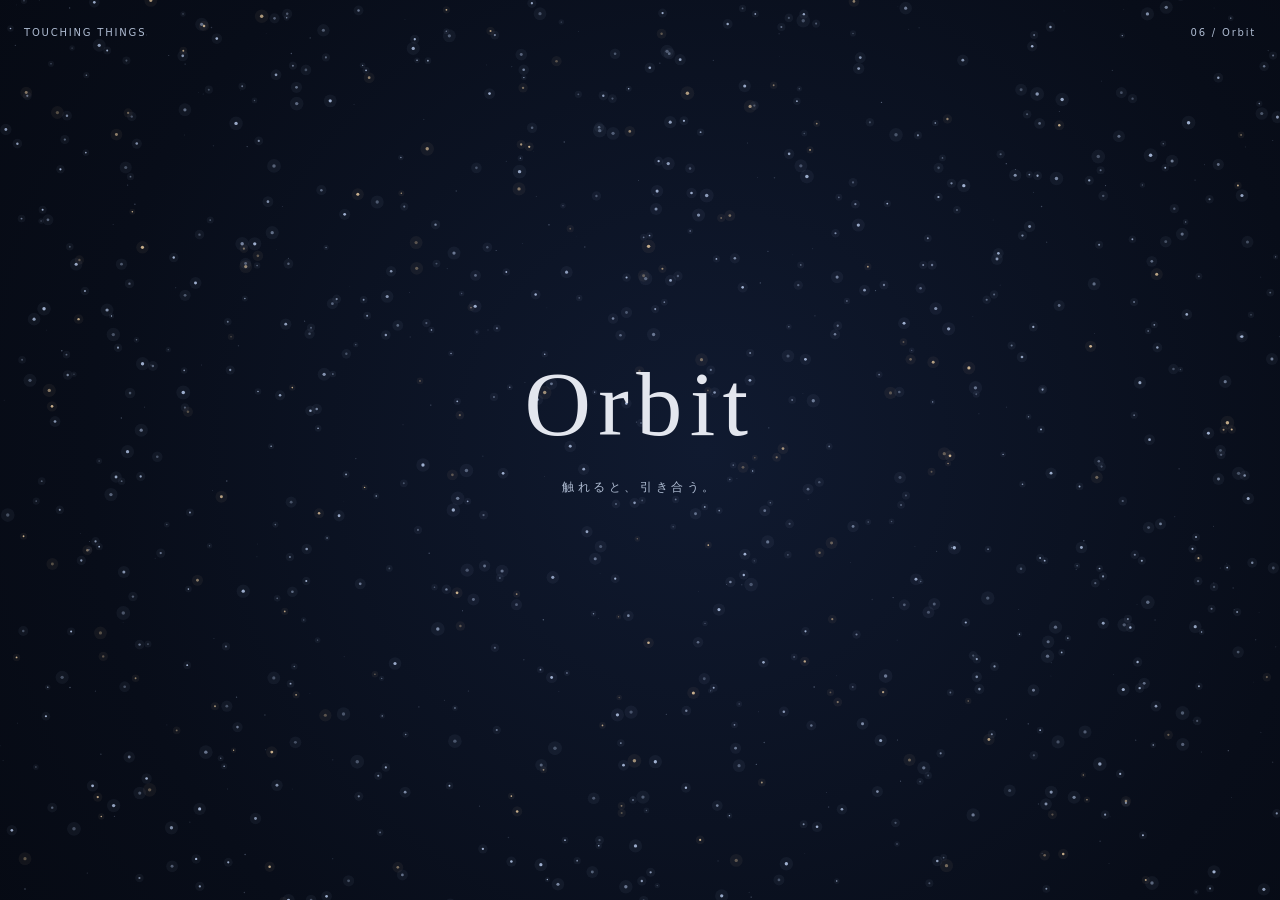
==== orbit.html @ feac1e2e "Add Orbit, touch-responsive stars and gravity" ====
<!doctype html><html lang="ja"><head><meta charset="utf-8"><meta name="viewport" content="width=device-width, initial-scale=1"><meta name="theme-color" content="#080d19"><title>Orbit — touching things</title><link rel="stylesheet" href="orbit.css"><script src="orbit.js" defer></script></head><body><main><canvas id="stars" tabindex="0" role="button" aria-label="星空。マウスを動かすと星が引き寄せられます。長押しやドラッグで強い重力。矢印キーで位置を変え、Enterまたはスペースで引き寄せます。"></canvas><header><a href="./">TOUCHING THINGS</a><span>06 / Orbit</span></header><div class="intro"><h1>Orbit</h1><p>触れると、引き合う。</p></div><noscript>JavaScriptを有効にすると星が動きます。</noscript></main></body></html>
---- orbit.css ----
:root{color-scheme:dark;font-family:Georgia,'Yu Mincho',serif;background:#080d19;color:#e3e6ee}*{box-sizing:border-box}html,body,main{margin:0;width:100%;height:100%;overflow:hidden}main{position:relative}canvas{display:block;width:100%;height:100%;touch-action:none;cursor:crosshair}canvas:focus-visible{outline:1px solid #abb9d2;outline-offset:-8px}header{position:absolute;top:max(25px,env(safe-area-inset-top));left:24px;right:24px;display:flex;justify-content:space-between;gap:16px;font:10px/1.6 system-ui,sans-serif;letter-spacing:.18em;pointer-events:none;color:#aebbd1}header a{color:inherit;text-decoration:none;pointer-events:auto}header a:hover{text-decoration:underline}.intro{position:absolute;top:39%;width:100%;text-align:center;pointer-events:none;transition:opacity 1.8s}h1{font-size:clamp(56px,8vw,92px);font-weight:400;letter-spacing:.08em;margin:0 0 22px}.intro p{font-size:12px;letter-spacing:.3em;color:#aebbd1}body.touched .intro{opacity:0}@media(prefers-reduced-motion:reduce){.intro{transition:none}}
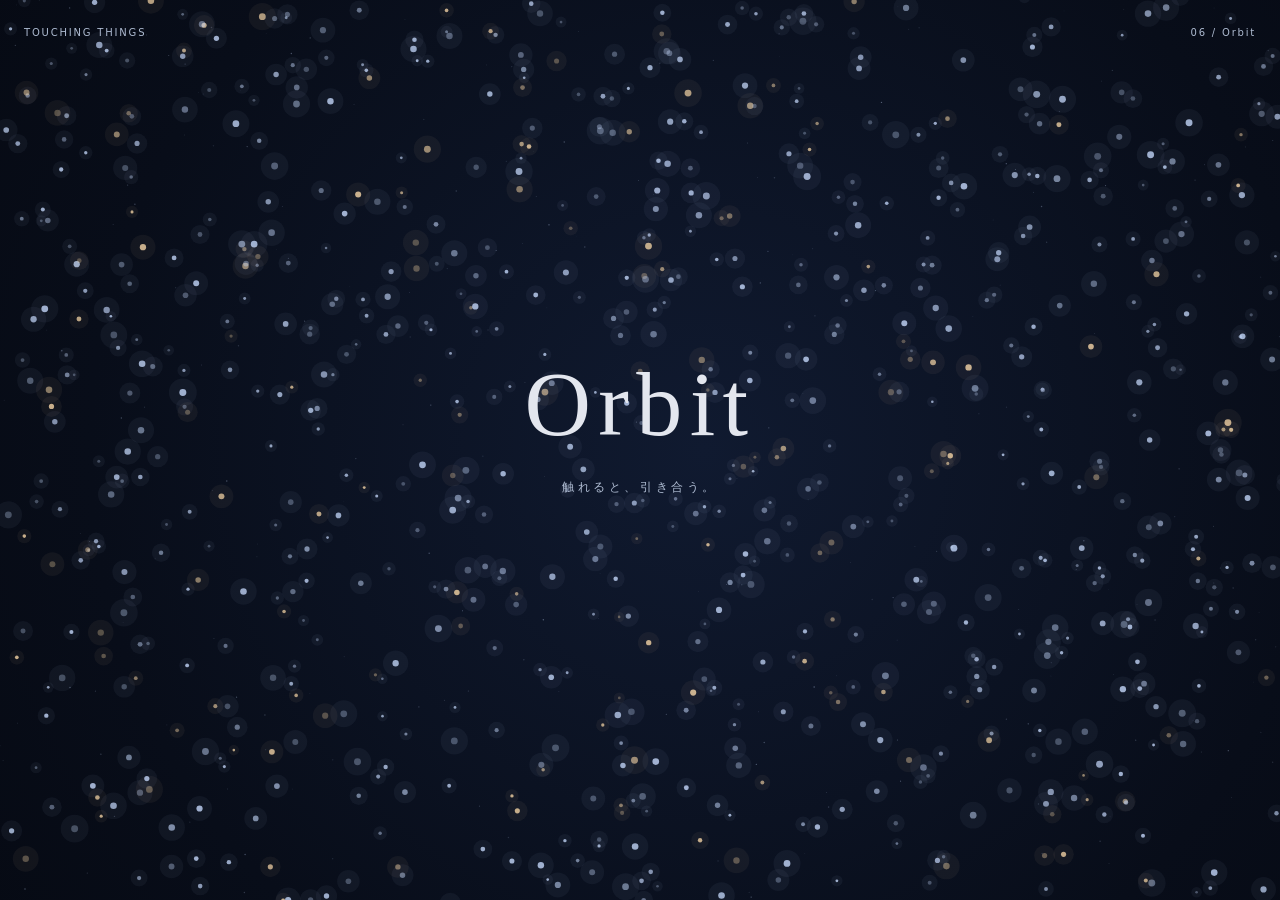
==== commit 4148c213: "Suppress selection on stars and scale desktop gravity" ====
--- a/orbit.html
+++ b/orbit.html
@@ -1 +1,2 @@
-<!doctype html><html lang="ja"><head><meta charset="utf-8"><meta name="viewport" content="width=device-width, initial-scale=1"><meta name="theme-color" content="#080d19"><title>Orbit — touching things</title><link rel="stylesheet" href="orbit.css"><script src="orbit.js" defer></script></head><body><main><canvas id="stars" tabindex="0" role="button" aria-label="星空。マウスを動かすと星が引き寄せられます。長押しやドラッグで強い重力。矢印キーで位置を変え、Enterまたはスペースで引き寄せます。"></canvas><header><a href="./">TOUCHING THINGS</a><span>06 / Orbit</span></header><div class="intro"><h1>Orbit</h1><p>触れると、引き合う。</p></div><noscript>JavaScriptを有効にすると星が動きます。</noscript></main></body></html>
+<!doctype html><html lang="ja"><head><meta charset="utf-8"><meta name="viewport" content="width=device-width, initial-scale=1"><meta name="theme-color" content="#080d19"><title>Orbit — touching things</title><link rel="stylesheet" href="orbit.css?v=2"><script src="orbit.js?v=2" defer></script></head><body><main><canvas id="stars" tabindex="0" role="button" aria-label="星空。マウスを動かすと星が引き寄せられます。長押しやドラッグで強い重力。矢印キーで位置を変え、Enterまたはスペースで引き寄せます。"></canvas><header><a href="./">TOUCHING THINGS</a><span>06 / Orbit</span></header><div class="intro"><h1>Orbit</h1><p>触れると、引き合う。</p></div><noscript>JavaScriptを有効にすると星が動きます。</noscript></main></body></html>
+
--- a/orbit.css
+++ b/orbit.css
@@ -1 +1,3 @@
 :root{color-scheme:dark;font-family:Georgia,'Yu Mincho',serif;background:#080d19;color:#e3e6ee}*{box-sizing:border-box}html,body,main{margin:0;width:100%;height:100%;overflow:hidden}main{position:relative}canvas{display:block;width:100%;height:100%;touch-action:none;cursor:crosshair}canvas:focus-visible{outline:1px solid #abb9d2;outline-offset:-8px}header{position:absolute;top:max(25px,env(safe-area-inset-top));left:24px;right:24px;display:flex;justify-content:space-between;gap:16px;font:10px/1.6 system-ui,sans-serif;letter-spacing:.18em;pointer-events:none;color:#aebbd1}header a{color:inherit;text-decoration:none;pointer-events:auto}header a:hover{text-decoration:underline}.intro{position:absolute;top:39%;width:100%;text-align:center;pointer-events:none;transition:opacity 1.8s}h1{font-size:clamp(56px,8vw,92px);font-weight:400;letter-spacing:.08em;margin:0 0 22px}.intro p{font-size:12px;letter-spacing:.3em;color:#aebbd1}body.touched .intro{opacity:0}@media(prefers-reduced-motion:reduce){.intro{transition:none}}
+
+#stars{-webkit-touch-callout:none;-webkit-user-select:none;user-select:none}header,.intro{-webkit-user-select:none;user-select:none}
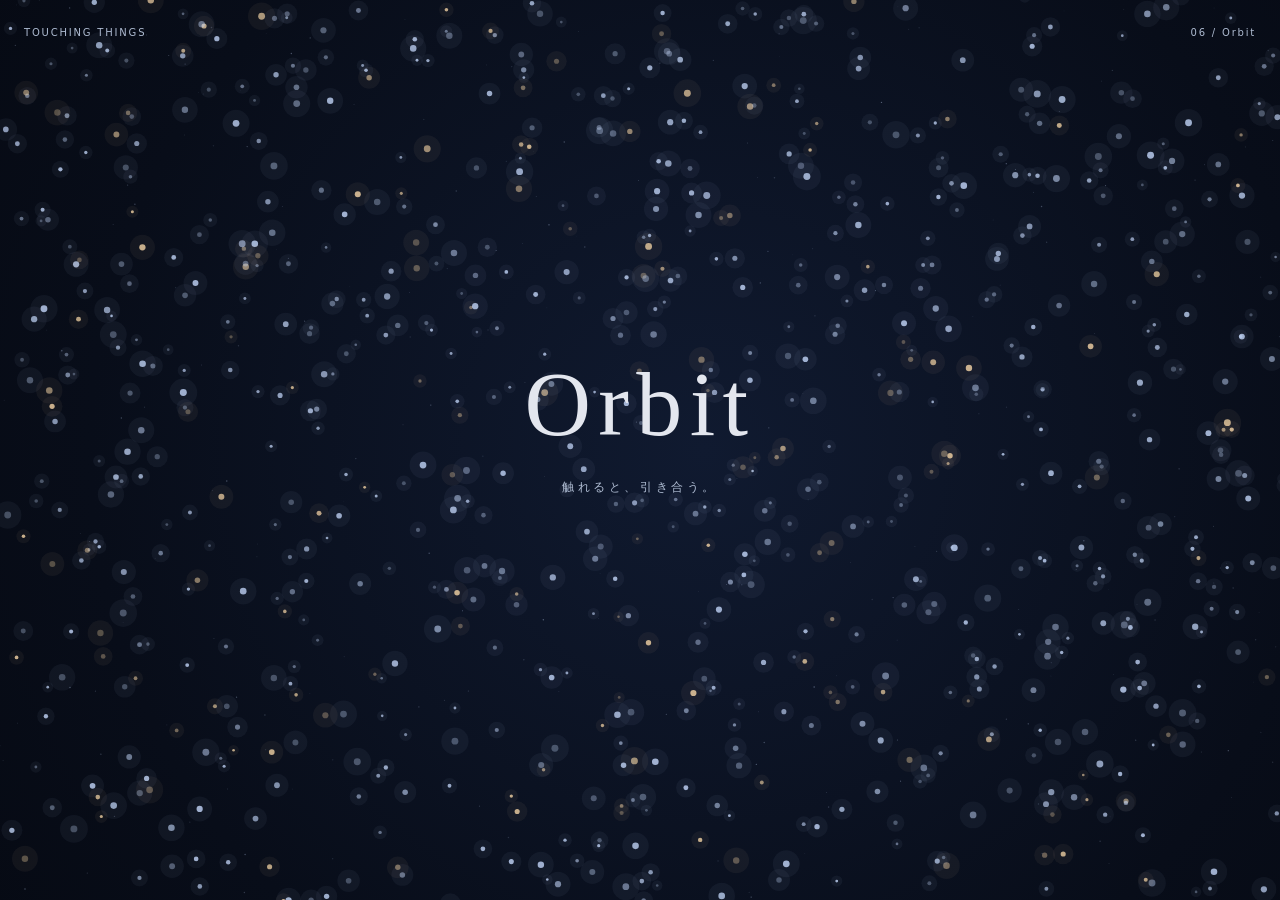
==== commit 1a135fc2: "Strengthen gravity and pull distant stars inward" ====
--- a/orbit.html
+++ b/orbit.html
@@ -1,2 +1,3 @@
-<!doctype html><html lang="ja"><head><meta charset="utf-8"><meta name="viewport" content="width=device-width, initial-scale=1"><meta name="theme-color" content="#080d19"><title>Orbit — touching things</title><link rel="stylesheet" href="orbit.css?v=2"><script src="orbit.js?v=2" defer></script></head><body><main><canvas id="stars" tabindex="0" role="button" aria-label="星空。マウスを動かすと星が引き寄せられます。長押しやドラッグで強い重力。矢印キーで位置を変え、Enterまたはスペースで引き寄せます。"></canvas><header><a href="./">TOUCHING THINGS</a><span>06 / Orbit</span></header><div class="intro"><h1>Orbit</h1><p>触れると、引き合う。</p></div><noscript>JavaScriptを有効にすると星が動きます。</noscript></main></body></html>
+<!doctype html><html lang="ja"><head><meta charset="utf-8"><meta name="viewport" content="width=device-width, initial-scale=1"><meta name="theme-color" content="#080d19"><title>Orbit — touching things</title><link rel="stylesheet" href="orbit.css?v=2"><script src="orbit.js?v=3" defer></script></head><body><main><canvas id="stars" tabindex="0" role="button" aria-label="星空。マウスを動かすと星が引き寄せられます。長押しやドラッグで強い重力。矢印キーで位置を変え、Enterまたはスペースで引き寄せます。"></canvas><header><a href="./">TOUCHING THINGS</a><span>06 / Orbit</span></header><div class="intro"><h1>Orbit</h1><p>触れると、引き合う。</p></div><noscript>JavaScriptを有効にすると星が動きます。</noscript></main></body></html>
 
+
